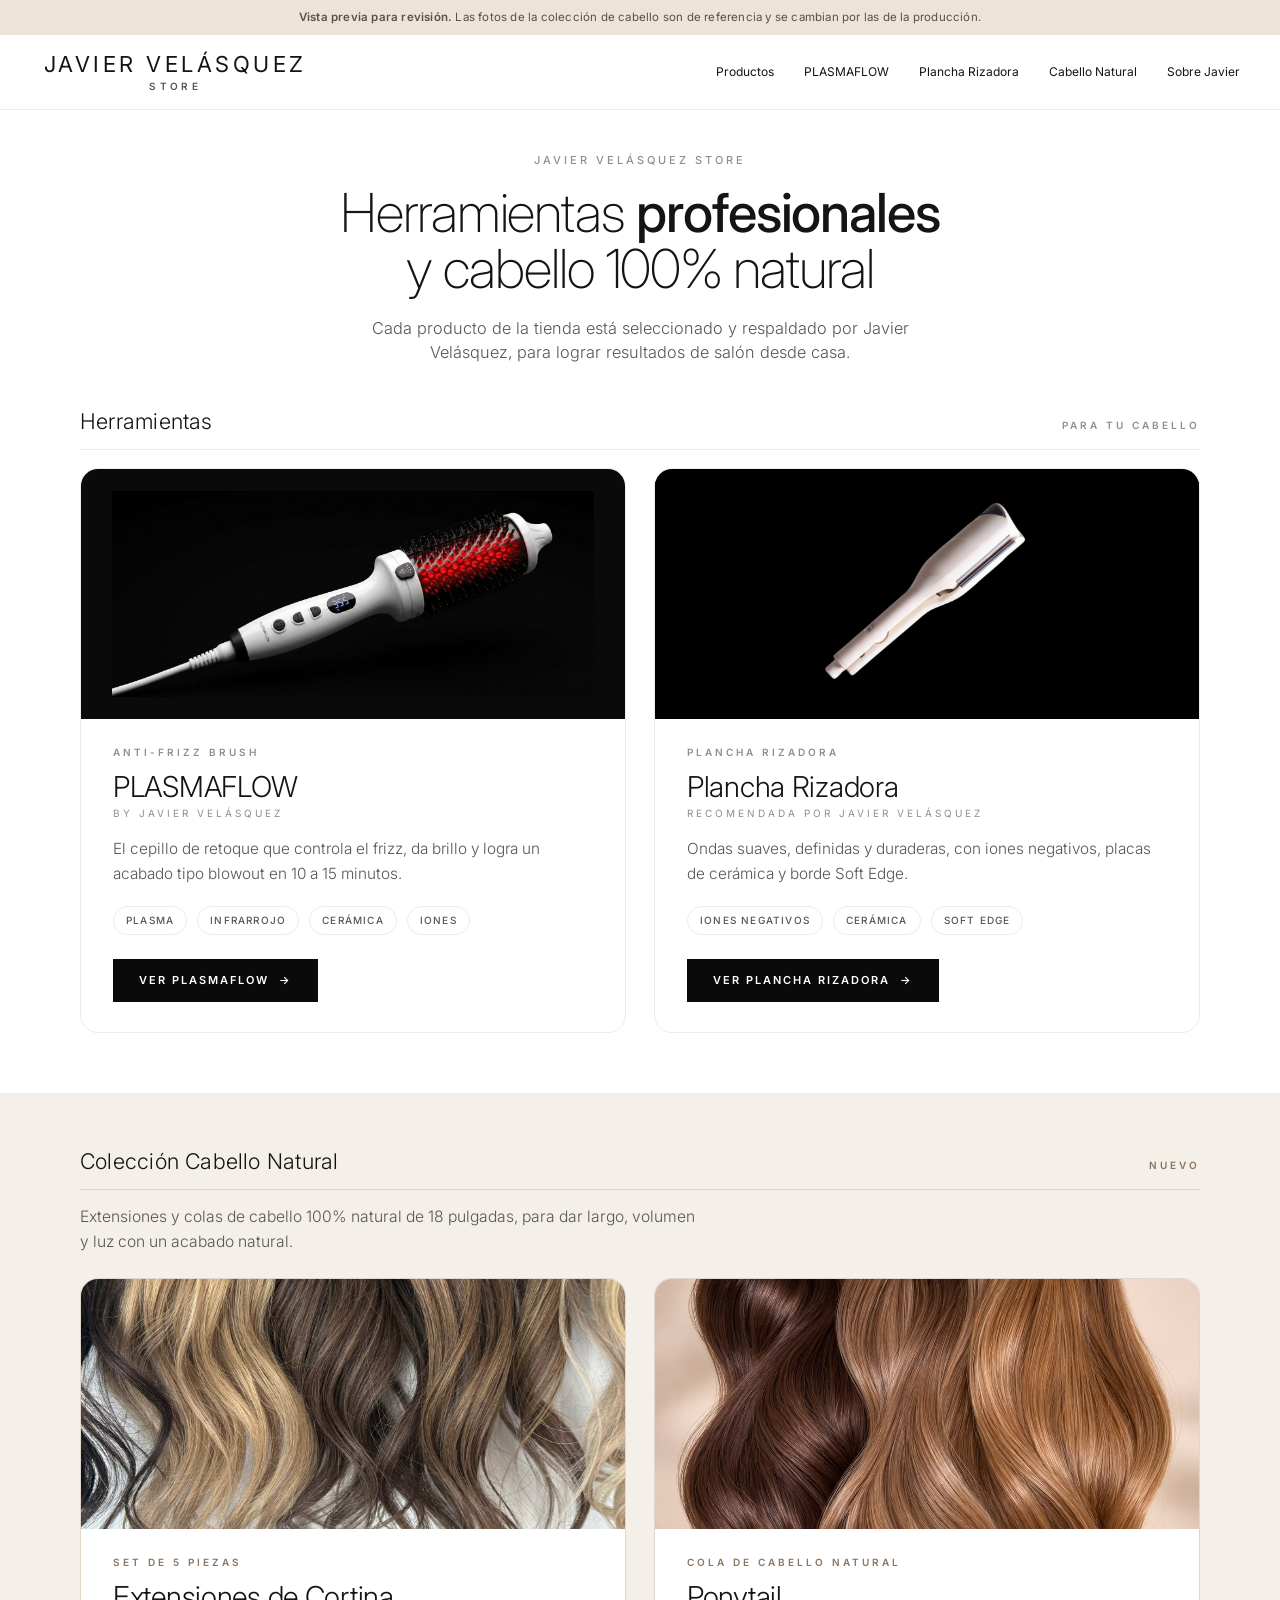
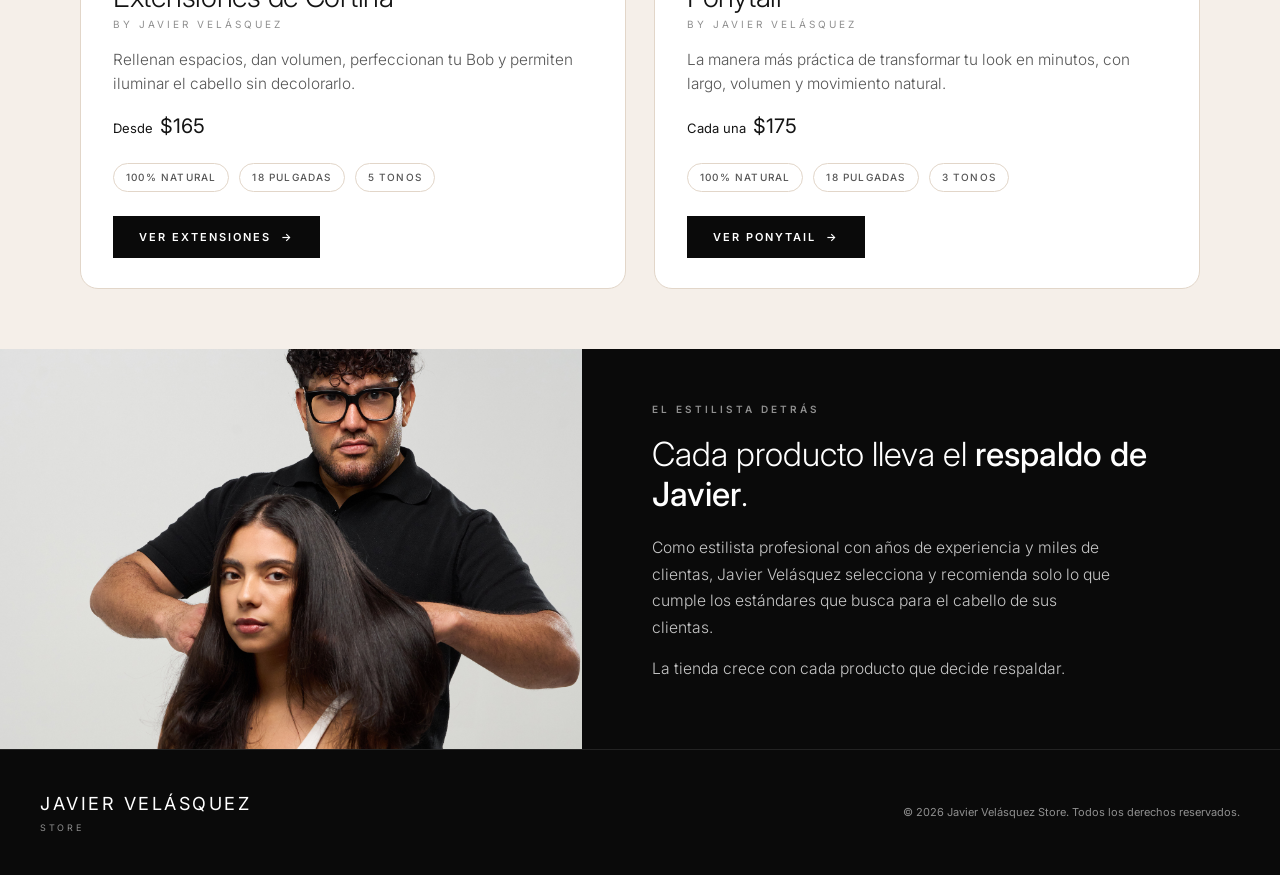
==== cabello-natural/index.html @ e5022a02 "Vista previa de la Colección Cabello Natural: home, Extensiones de Cortina y Ponytail Co-Authored-By" ====
<!DOCTYPE html>
<html lang="es">
<head>
<meta charset="utf-8">
<meta name="viewport" content="width=device-width, initial-scale=1">
<title>Javier Velásquez Store</title>
<meta name="robots" content="noindex">
<style>
  @import url('https://fonts.googleapis.com/css2?family=Inter:wght@200;300;400;500;600;700&display=swap');
  *{margin:0;padding:0;box-sizing:border-box}
  :root{
    --bg:#ffffff; --ink:#141414; --soft:#555; --mute:#8f8f8f; --line:#ececec; --black:#0a0a0a;
    --nude:#f5efe9; --nude-2:#ece3d9; --nude-line:#e2d6c9; --taupe:#8a7562;
  }
  html{scroll-behavior:smooth}
  body{font-family:'Inter',-apple-system,sans-serif;background:var(--bg);color:var(--ink);line-height:1.5;-webkit-font-smoothing:antialiased;font-size:15px;overflow-x:hidden}
  a{color:inherit;text-decoration:none}
  img{display:block;max-width:100%}
  section[id]{scroll-margin-top:84px}
  .btn{display:inline-flex;align-items:center;gap:10px;background:var(--black);color:#fff;padding:13px 26px;font-size:11px;font-weight:600;letter-spacing:2px;text-transform:uppercase;transition:all .2s}
  .btn:hover{background:#2a2a2a;transform:translateX(3px)}

  .preview-bar{background:var(--nude-2);color:#5e4f42;text-align:center;font-size:11.5px;padding:9px 20px;letter-spacing:.2px}
  .preview-bar b{font-weight:600}

  header{position:sticky;top:0;z-index:50;background:rgba(255,255,255,.96);backdrop-filter:blur(18px);border-bottom:1px solid var(--line)}
  .head-in{max-width:1360px;margin:0 auto;padding:18px 40px;display:flex;align-items:center;justify-content:space-between}
  .logo{display:flex;flex-direction:column;align-items:center;line-height:1}
  .logo .n{font-weight:400;font-size:22px;letter-spacing:.16em;padding-left:.16em}
  .logo .s{font-weight:600;font-size:10px;letter-spacing:.34em;padding-left:.34em;text-transform:uppercase;color:var(--soft);margin-top:6px}
  nav{display:flex;gap:30px;font-size:12px}
  nav a:hover{opacity:.5}

  .hero{max-width:1360px;margin:0 auto;padding:42px 40px 34px;text-align:center}
  .hero .eye{font-size:11px;letter-spacing:3px;text-transform:uppercase;color:var(--mute);font-weight:500;margin-bottom:16px}
  .hero h1{font-weight:200;font-size:clamp(2.2rem,4.2vw,3.5rem);letter-spacing:-.02em;line-height:1.05;margin-bottom:18px}
  .hero h1 b{font-weight:500}
  .hero p{color:var(--soft);font-size:1.02rem;max-width:540px;margin:0 auto;font-weight:300}

  .products{max-width:1200px;margin:0 auto;padding:6px 40px 60px}
  .grp-head{display:flex;align-items:baseline;justify-content:space-between;gap:20px;margin-bottom:18px;border-bottom:1px solid var(--line);padding-bottom:12px}
  .grp-head h2{font-weight:300;font-size:1.35rem;letter-spacing:.01em}
  .grp-head span{font-size:10px;letter-spacing:3px;text-transform:uppercase;color:var(--mute);font-weight:600}
  .pgrid{display:grid;grid-template-columns:1fr 1fr;gap:28px}
  .pcard{border:1px solid var(--line);border-radius:18px;overflow:hidden;display:flex;flex-direction:column;background:#fff;transition:box-shadow .25s ease,transform .25s ease}
  .pcard:hover{box-shadow:0 16px 44px rgba(0,0,0,.09);transform:translateY(-4px)}
  .pcard-media{height:250px;display:flex;align-items:center;justify-content:center;padding:22px;background:#f7f7f5}
  .pcard-media img{max-width:100%;max-height:100%;width:auto;height:auto;object-fit:contain}
  .pcard-media.cover{padding:0;background:var(--nude-2)}
  .pcard-media.cover img{width:100%;height:100%;max-height:none;object-fit:cover}
  .pcard-body{padding:26px 32px 30px;display:flex;flex-direction:column;flex:1}
  .p-eye{font-size:10px;letter-spacing:3px;text-transform:uppercase;color:var(--mute);font-weight:600;margin-bottom:12px}
  .pcard-body h3{font-weight:300;font-size:1.8rem;letter-spacing:-.01em;line-height:1.05;margin-bottom:4px}
  .by{font-size:10px;letter-spacing:3px;text-transform:uppercase;color:var(--mute);margin-bottom:16px}
  .pcard-body p{color:var(--soft);font-size:.96rem;font-weight:300;margin-bottom:20px;line-height:1.6}
  .p-feats{display:flex;gap:10px;margin-bottom:24px;flex-wrap:wrap}
  .p-feats span{font-size:10px;letter-spacing:1.2px;text-transform:uppercase;color:var(--soft);font-weight:500;border:1px solid var(--line);border-radius:100px;padding:6px 12px}
  .pcard-body .btn{align-self:flex-start;margin-top:auto}

  /* Colección Cabello Natural: mismo molde de tarjeta, en tono nude */
  .coleccion{background:var(--nude);padding:46px 0 60px}
  .coleccion .products{padding-bottom:0}
  .coleccion .grp-head{border-bottom-color:var(--nude-line)}
  .coleccion .grp-head span{color:var(--taupe)}
  .coleccion .intro{color:var(--soft);font-weight:300;font-size:.98rem;max-width:620px;margin:-4px 0 24px;line-height:1.6}
  .coleccion .pcard{border-color:var(--nude-line)}
  .coleccion .p-eye{color:var(--taupe)}
  .coleccion .p-feats span{border-color:var(--nude-line)}
  .p-price{font-size:13px;color:var(--ink);margin:-6px 0 22px}
  .p-price b{font-size:1.25rem;font-weight:400;margin-left:3px}

  .creator{background:#0a0a0a;color:#fff;display:grid;grid-template-columns:1fr 1.2fr;align-items:stretch;height:400px}
  .creator .c-photo{overflow:hidden}
  .creator .c-photo img{width:100%;height:100%;object-fit:cover;object-position:center 22%}
  .creator .c-text{padding:0 70px;display:flex;flex-direction:column;justify-content:center}
  .creator .c-eye{font-size:10px;letter-spacing:3px;text-transform:uppercase;color:#8f8f8f;font-weight:600;margin-bottom:18px}
  .creator .c-text h2{font-weight:300;font-size:clamp(1.6rem,2.6vw,2.3rem);line-height:1.2;margin-bottom:20px}
  .creator .c-text h2 b{font-weight:500}
  .creator .c-text p{color:#c7c7c7;font-size:.98rem;font-weight:300;line-height:1.7;max-width:460px;margin-bottom:14px}

  .js section.reveal{opacity:0;transform:translateY(26px);transition:opacity .85s cubic-bezier(.22,1,.36,1),transform .85s cubic-bezier(.22,1,.36,1)}
  .js section.reveal.in{opacity:1;transform:none}
  .js img.lz{opacity:0;transition:opacity .7s ease}
  .js img.lz.loaded{opacity:1}
  @media (prefers-reduced-motion:reduce){
    .js section.reveal,.js img.lz{opacity:1!important;transform:none!important;transition:none!important}
  }

  footer{background:#0a0a0a;color:#fff;border-top:1px solid rgba(255,255,255,.1);padding:40px 40px}
  .foot-in{max-width:1360px;margin:0 auto;display:flex;justify-content:space-between;align-items:center;flex-wrap:wrap;gap:20px}
  .foot-in .fl .n{font-size:18px;letter-spacing:.14em}
  .foot-in .fl .s{font-size:9px;letter-spacing:.3em;color:#8f8f8f;text-transform:uppercase;margin-top:4px}
  .foot-in .fr{font-size:11px;color:#8f8f8f}

  @media(max-width:900px){
    .head-in{padding:14px 20px;justify-content:center}
    nav{display:none}
    .hero{padding:44px 22px 34px}
    .products{padding:6px 20px 44px}
    .pgrid{grid-template-columns:1fr;gap:22px}
    .pcard-media{height:230px}
    .pcard-media.cover{height:280px}
    .pcard-body{padding:24px 26px 28px}
    .coleccion{padding:38px 0 44px}
    .grp-head{flex-direction:column;gap:6px}
    .creator{grid-template-columns:1fr;height:auto}
    .creator .c-photo{height:340px}
    .creator .c-text{padding:44px 24px}
    .foot-in{flex-direction:column;text-align:center}
  }
</style>
</head>
<body>

<div class="preview-bar"><b>Vista previa para revisión.</b> Las fotos de la colección de cabello son de referencia y se cambian por las de la producción.</div>

<header>
  <div class="head-in">
    <a href="index.html" class="logo"><span class="n">JAVIER VELÁSQUEZ</span><span class="s">Store</span></a>
    <nav>
      <a href="#productos">Productos</a>
      <a href="../landing-plasma-flow/preview-landing-real.html">PLASMAFLOW</a>
      <a href="../plancha-rizadora.html">Plancha Rizadora</a>
      <a href="#cabello">Cabello Natural</a>
      <a href="#javier">Sobre Javier</a>
    </nav>
  </div>
</header>

<section class="hero">
  <div class="eye">Javier Velásquez Store</div>
  <h1>Herramientas <b>profesionales</b><br>y cabello 100% natural</h1>
  <p>Cada producto de la tienda está seleccionado y respaldado por Javier Velásquez, para lograr resultados de salón desde casa.</p>
</section>

<section id="productos" class="products">
  <div class="grp-head"><h2>Herramientas</h2><span>Para tu cabello</span></div>
  <div class="pgrid">

    <article class="pcard">
      <div class="pcard-media" style="background:#0a0a0a"><img src="../landing-plasma-flow/images/plasmaflow-card-negro.jpg" alt="PLASMAFLOW, cepillo con tecnología de plasma e infrarrojo"></div>
      <div class="pcard-body">
        <div class="p-eye">Anti-Frizz Brush</div>
        <h3>PLASMAFLOW</h3>
        <div class="by">by Javier Velásquez</div>
        <p>El cepillo de retoque que controla el frizz, da brillo y logra un acabado tipo blowout en 10 a 15 minutos.</p>
        <div class="p-feats"><span>Plasma</span><span>Infrarrojo</span><span>Cerámica</span><span>Iones</span></div>
        <a href="../landing-plasma-flow/preview-landing-real.html" class="btn">Ver PLASMAFLOW <span>&rarr;</span></a>
      </div>
    </article>

    <article class="pcard">
      <div class="pcard-media" style="background:#000;padding:0"><img src="../plancha-rizadora/images/plancha-card-negro.jpg" alt="Plancha Rizadora" style="width:100%;height:auto;max-height:100%"></div>
      <div class="pcard-body">
        <div class="p-eye">Plancha Rizadora</div>
        <h3>Plancha Rizadora</h3>
        <div class="by">Recomendada por Javier Velásquez</div>
        <p>Ondas suaves, definidas y duraderas, con iones negativos, placas de cerámica y borde Soft Edge.</p>
        <div class="p-feats"><span>Iones negativos</span><span>Cerámica</span><span>Soft Edge</span></div>
        <a href="../plancha-rizadora.html" class="btn">Ver Plancha Rizadora <span>&rarr;</span></a>
      </div>
    </article>

  </div>
</section>

<section id="cabello" class="coleccion">
  <div class="products">
    <div class="grp-head"><h2>Colección Cabello Natural</h2><span>Nuevo</span></div>
    <p class="intro">Extensiones y colas de cabello 100% natural de 18 pulgadas, para dar largo, volumen y luz con un acabado natural.</p>
    <div class="pgrid">

      <article class="pcard">
        <div class="pcard-media cover"><img src="images/ext-ondas-tonos.jpg" alt="Extensiones de cortina en distintos tonos" style="object-position:center 45%"></div>
        <div class="pcard-body">
          <div class="p-eye">Set de 5 piezas</div>
          <h3>Extensiones de Cortina</h3>
          <div class="by">by Javier Velásquez</div>
          <p>Rellenan espacios, dan volumen, perfeccionan tu Bob y permiten iluminar el cabello sin decolorarlo.</p>
          <div class="p-price">Desde <b>$165</b></div>
          <div class="p-feats"><span>100% natural</span><span>18 pulgadas</span><span>5 tonos</span></div>
          <a href="extensiones-de-cortina.html" class="btn">Ver Extensiones <span>&rarr;</span></a>
        </div>
      </article>

      <article class="pcard">
        <div class="pcard-media cover"><img src="images/pony-trio.jpg" alt="Ponytail de cabello natural en tres tonos" style="object-position:center 35%"></div>
        <div class="pcard-body">
          <div class="p-eye">Cola de cabello natural</div>
          <h3>Ponytail</h3>
          <div class="by">by Javier Velásquez</div>
          <p>La manera más práctica de transformar tu look en minutos, con largo, volumen y movimiento natural.</p>
          <div class="p-price">Cada una <b>$175</b></div>
          <div class="p-feats"><span>100% natural</span><span>18 pulgadas</span><span>3 tonos</span></div>
          <a href="ponytail.html" class="btn">Ver Ponytail <span>&rarr;</span></a>
        </div>
      </article>

    </div>
  </div>
</section>

<section id="javier" class="creator">
  <div class="c-photo"><img src="../landing-plasma-flow/images/DSC04531.jpg" alt="Javier Velásquez"></div>
  <div class="c-text">
    <div class="c-eye">El estilista detrás</div>
    <h2>Cada producto lleva el <b>respaldo de Javier</b>.</h2>
    <p>Como estilista profesional con años de experiencia y miles de clientas, Javier Velásquez selecciona y recomienda solo lo que cumple los estándares que busca para el cabello de sus clientas.</p>
    <p>La tienda crece con cada producto que decide respaldar.</p>
  </div>
</section>

<footer>
  <div class="foot-in">
    <div class="fl"><div class="n">JAVIER VELÁSQUEZ</div><div class="s">Store</div></div>
    <div class="fr">© 2026 Javier Velásquez Store. Todos los derechos reservados.</div>
  </div>
</footer>

<script src="cabello.js?v=1"></script>

</body>
</html>
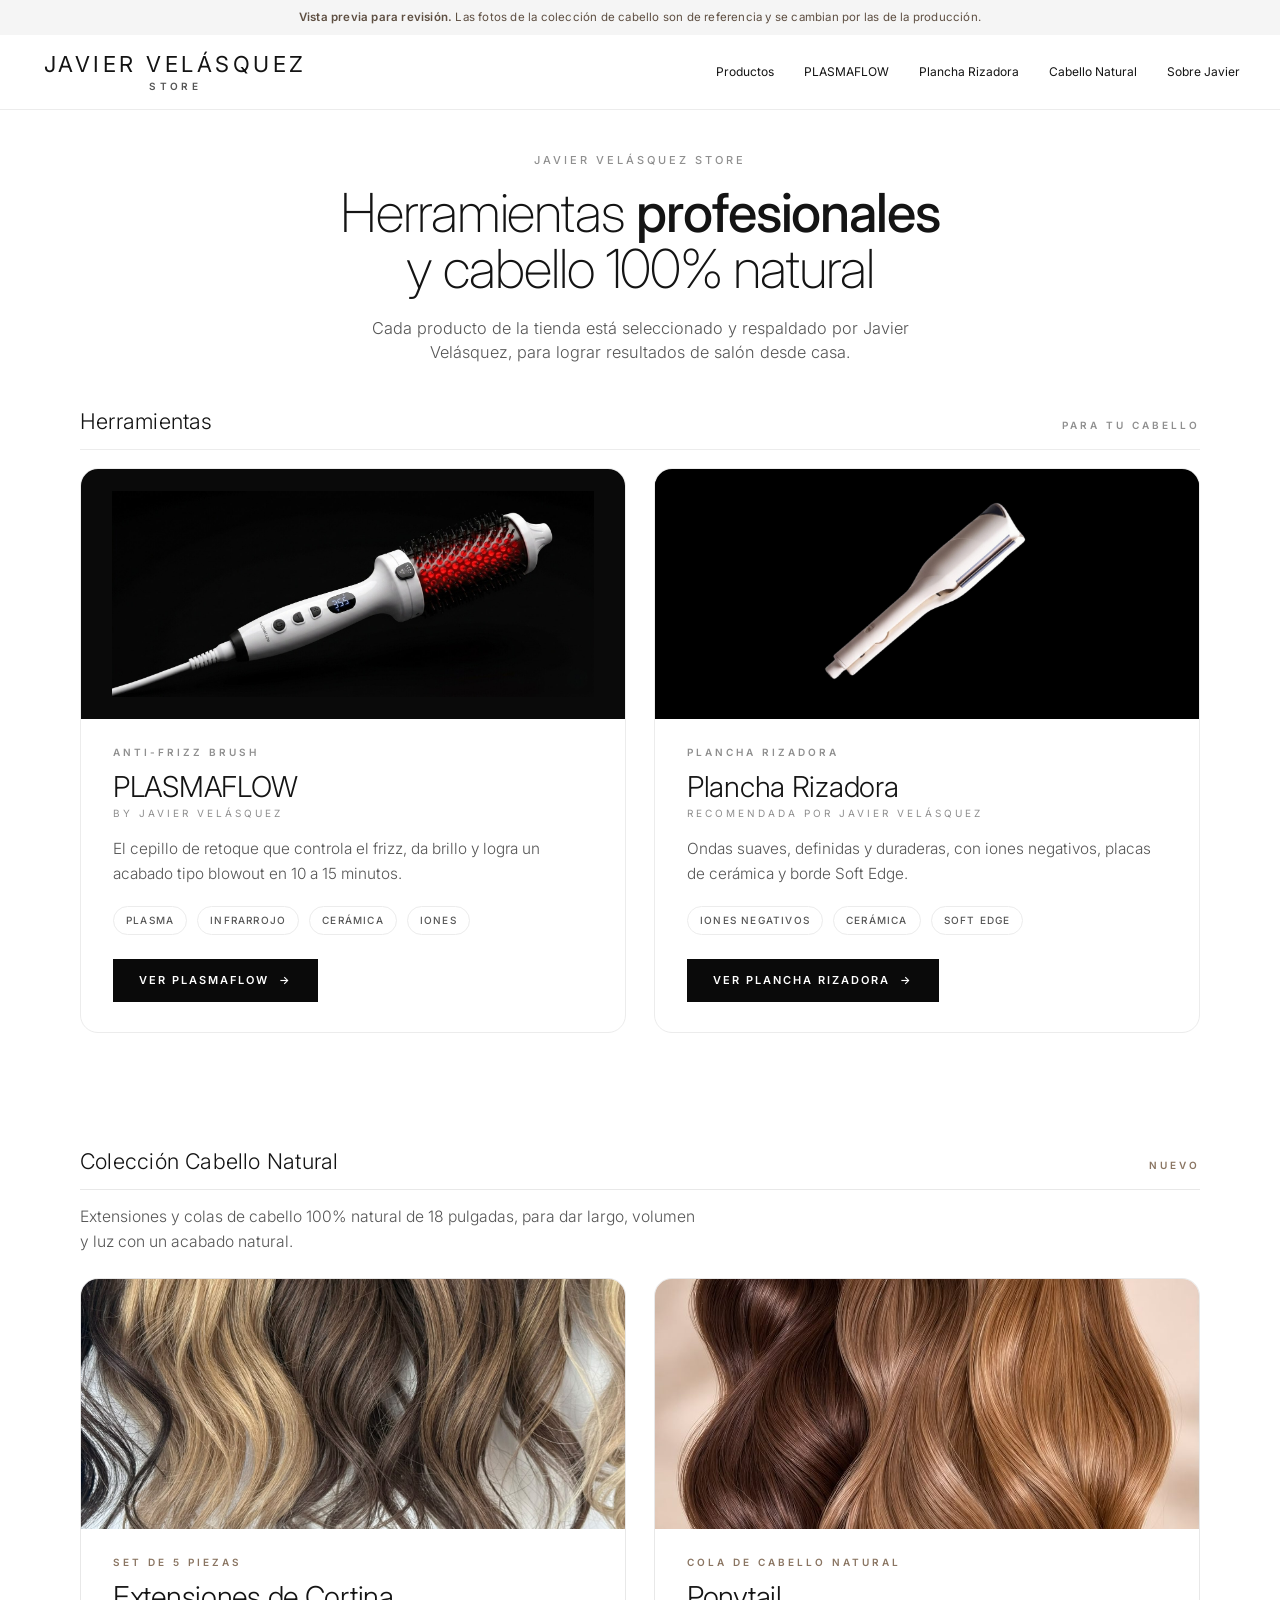
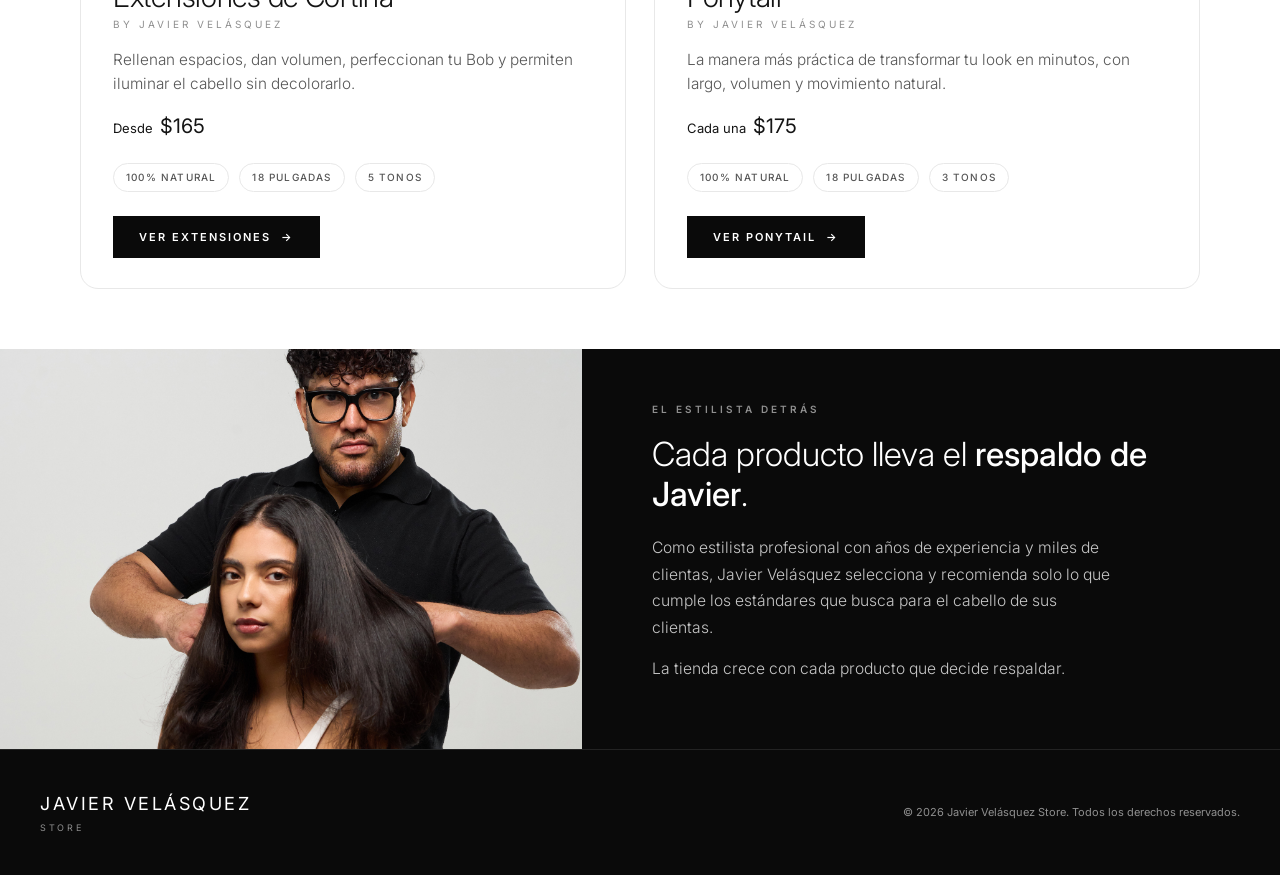
==== commit f5304169: "Cabello natural: fondos beige a blanco a pedido de Marianela Co-Authored-By: Claude Opus 5.5 <norepl" ====
--- a/cabello-natural/index.html
+++ b/cabello-natural/index.html
@@ -10,7 +10,7 @@
   *{margin:0;padding:0;box-sizing:border-box}
   :root{
     --bg:#ffffff; --ink:#141414; --soft:#555; --mute:#8f8f8f; --line:#ececec; --black:#0a0a0a;
-    --nude:#f5efe9; --nude-2:#ece3d9; --nude-line:#e2d6c9; --taupe:#8a7562;
+    --nude:#ffffff; --nude-2:#f5f5f5; --nude-line:#e8e8e8; --taupe:#8a7562;
   }
   html{scroll-behavior:smooth}
   body{font-family:'Inter',-apple-system,sans-serif;background:var(--bg);color:var(--ink);line-height:1.5;-webkit-font-smoothing:antialiased;font-size:15px;overflow-x:hidden}
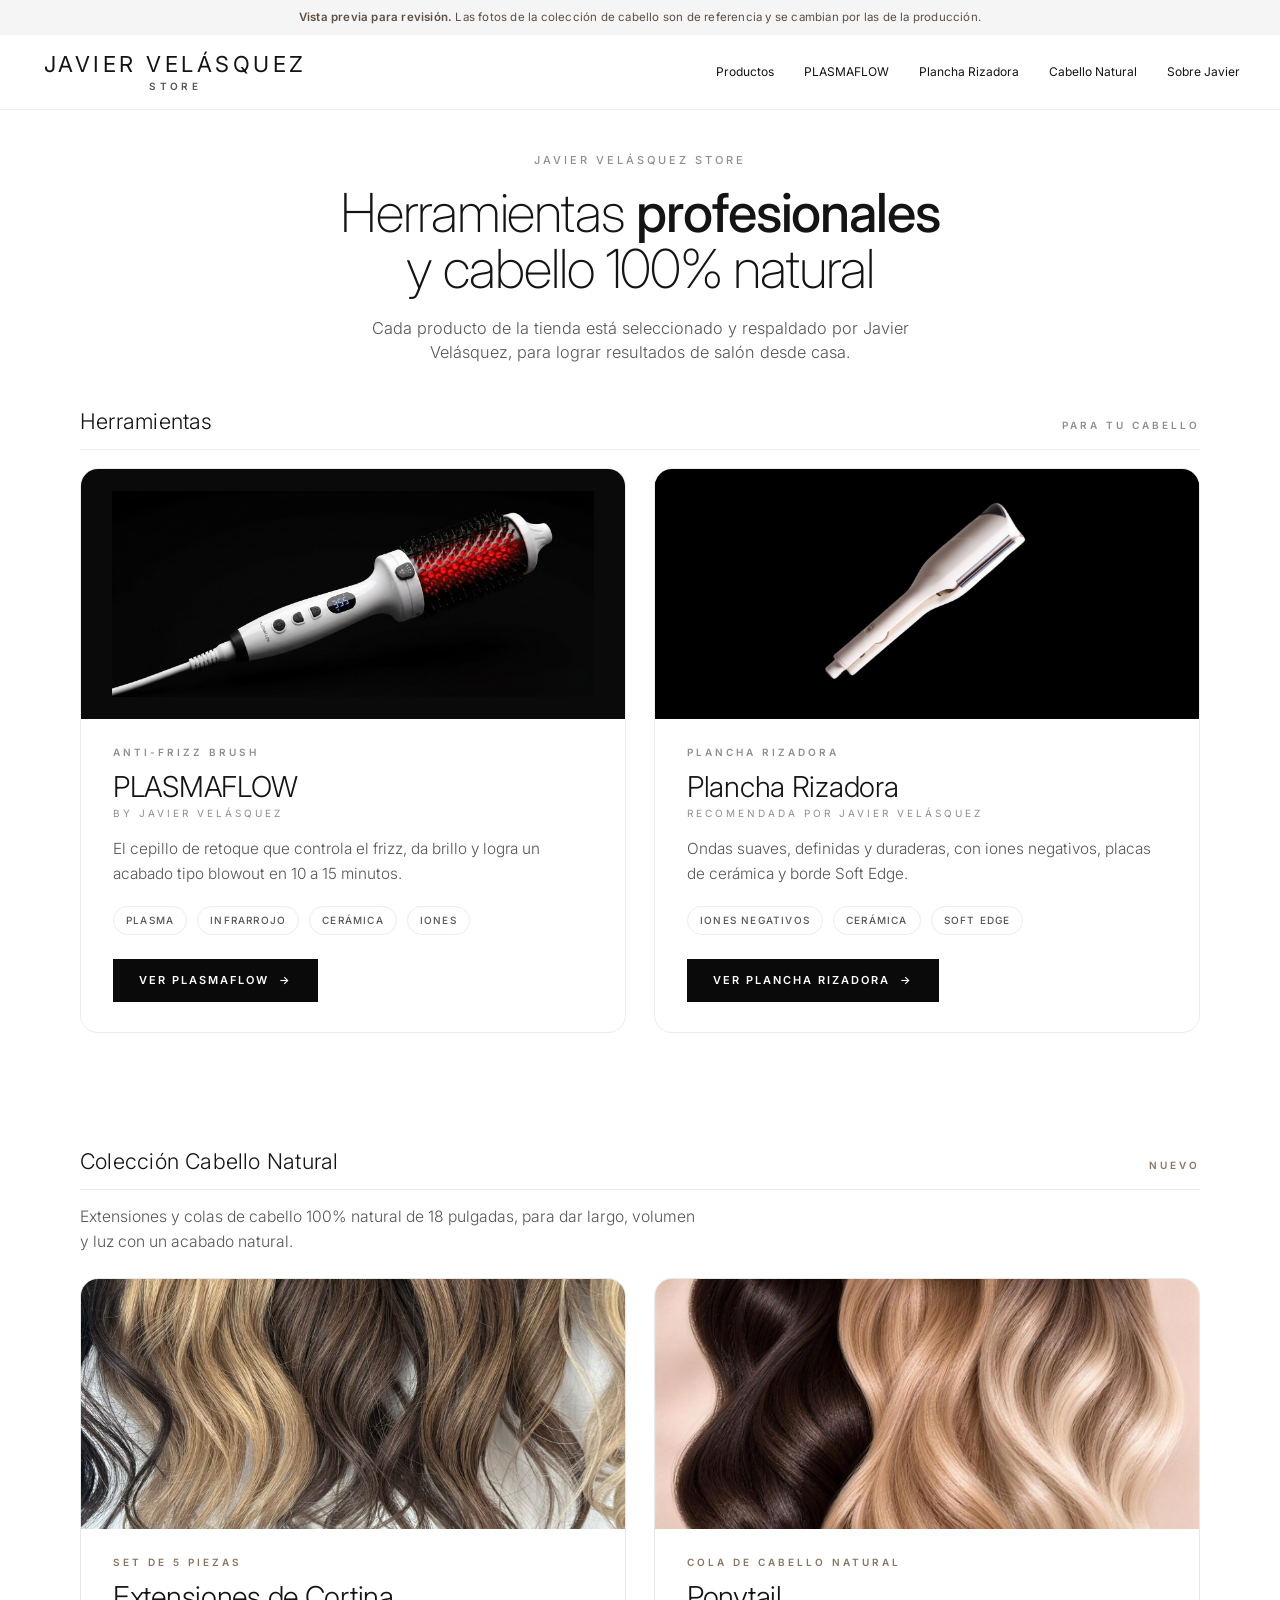
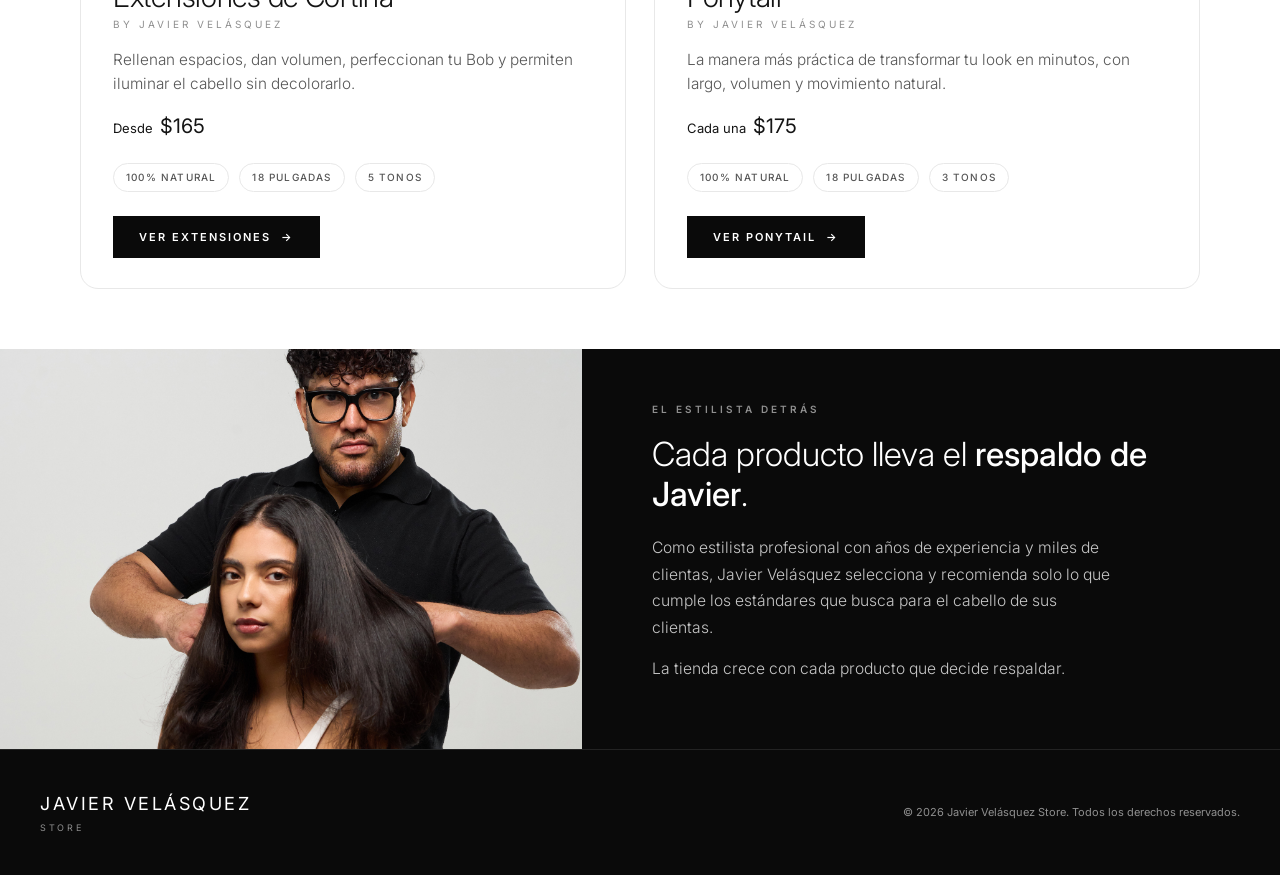
==== commit 68467e50: "Cabello natural: foto de las 3 colas con los tonos reales en inicio y Ponytail Co-Authored-By: Claud" ====
--- a/cabello-natural/index.html
+++ b/cabello-natural/index.html
@@ -184,7 +184,7 @@
       </article>
 
       <article class="pcard">
-        <div class="pcard-media cover"><img src="images/pony-trio.jpg" alt="Ponytail de cabello natural en tres tonos" style="object-position:center 35%"></div>
+        <div class="pcard-media cover"><img src="images/pony-trio-real.jpg" alt="Ponytail de cabello natural en tres tonos" style="object-position:center 35%"></div>
         <div class="pcard-body">
           <div class="p-eye">Cola de cabello natural</div>
           <h3>Ponytail</h3>
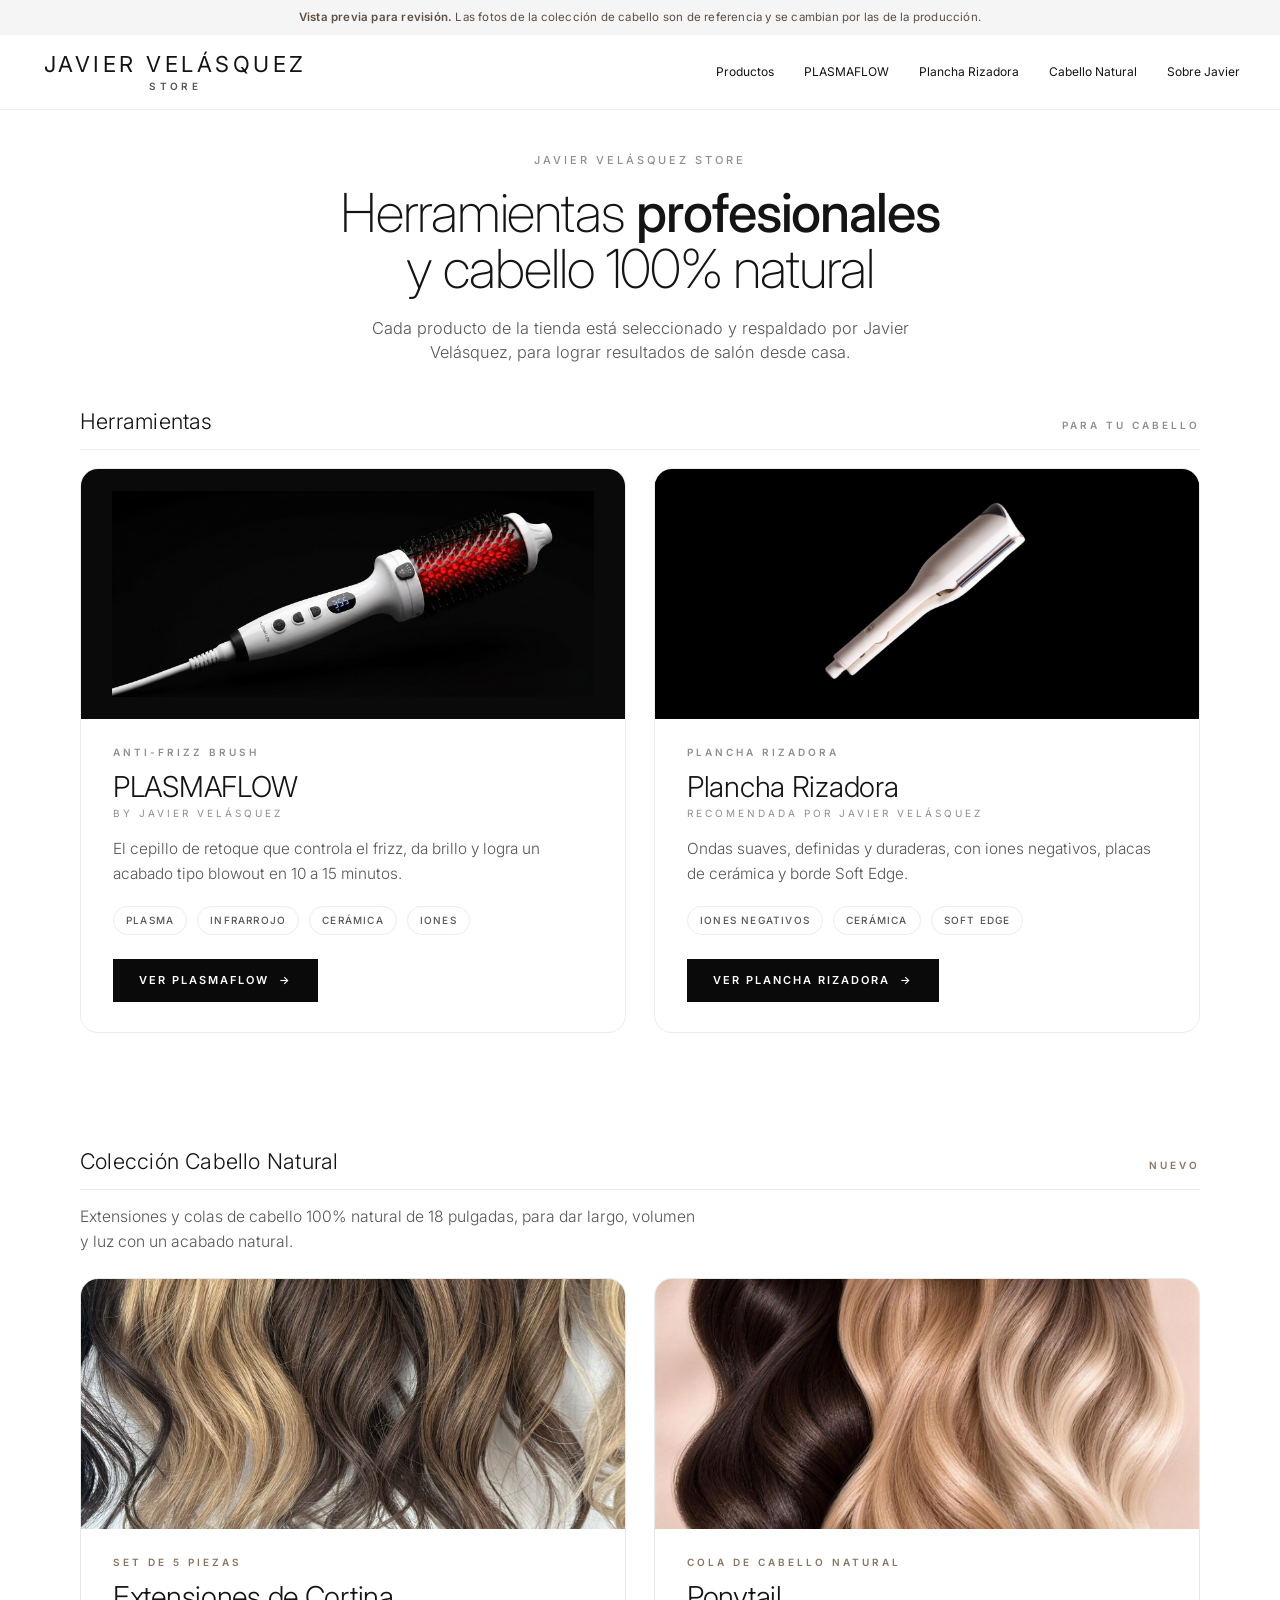
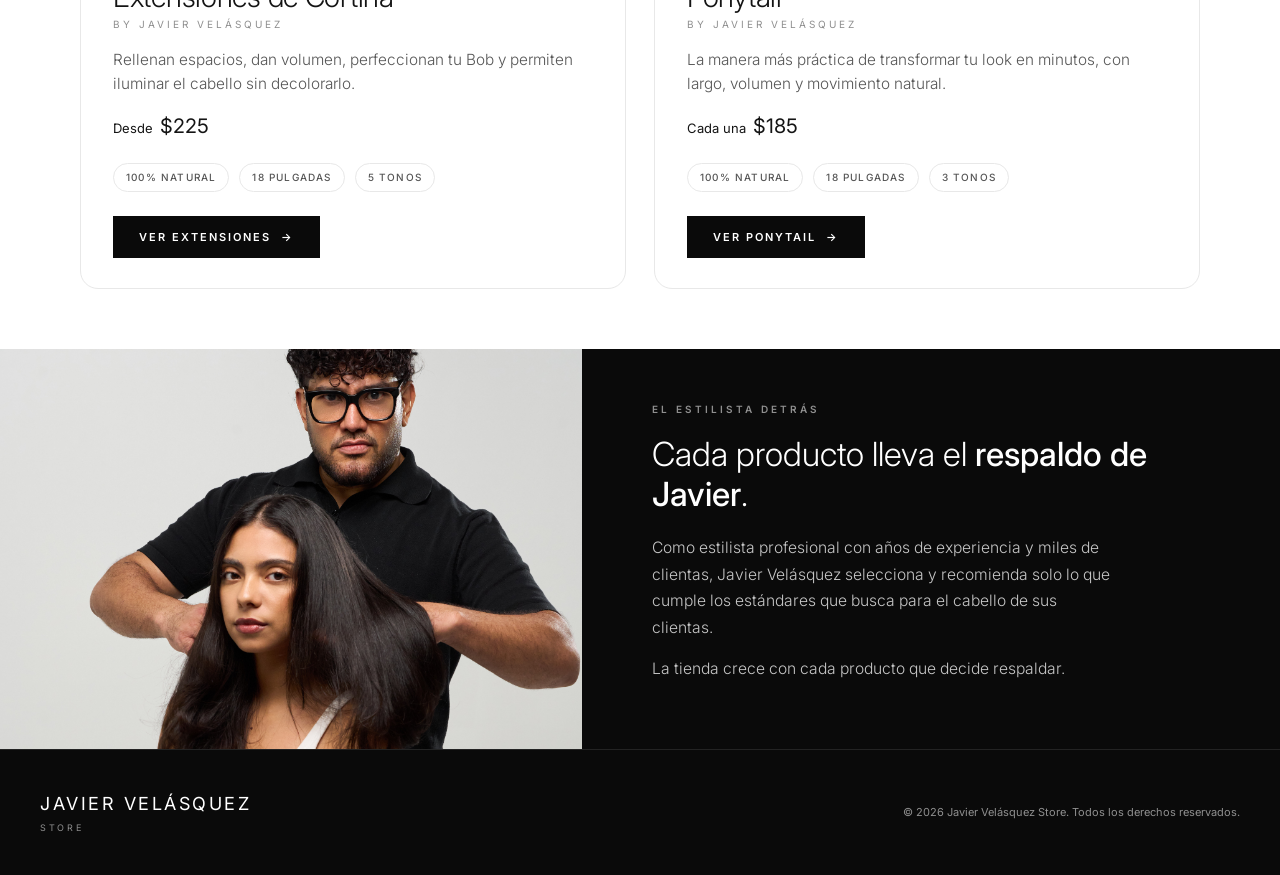
==== commit ec99b260: "Cabello natural: precios actualizados por tono y nombre Balayage Ice Extensiones: Mocha, Arena, Suns" ====
--- a/cabello-natural/index.html
+++ b/cabello-natural/index.html
@@ -177,7 +177,7 @@
           <h3>Extensiones de Cortina</h3>
           <div class="by">by Javier Velásquez</div>
           <p>Rellenan espacios, dan volumen, perfeccionan tu Bob y permiten iluminar el cabello sin decolorarlo.</p>
-          <div class="p-price">Desde <b>$165</b></div>
+          <div class="p-price">Desde <b>$225</b></div>
           <div class="p-feats"><span>100% natural</span><span>18 pulgadas</span><span>5 tonos</span></div>
           <a href="extensiones-de-cortina.html" class="btn">Ver Extensiones <span>&rarr;</span></a>
         </div>
@@ -190,7 +190,7 @@
           <h3>Ponytail</h3>
           <div class="by">by Javier Velásquez</div>
           <p>La manera más práctica de transformar tu look en minutos, con largo, volumen y movimiento natural.</p>
-          <div class="p-price">Cada una <b>$175</b></div>
+          <div class="p-price">Cada una <b>$185</b></div>
           <div class="p-feats"><span>100% natural</span><span>18 pulgadas</span><span>3 tonos</span></div>
           <a href="ponytail.html" class="btn">Ver Ponytail <span>&rarr;</span></a>
         </div>
